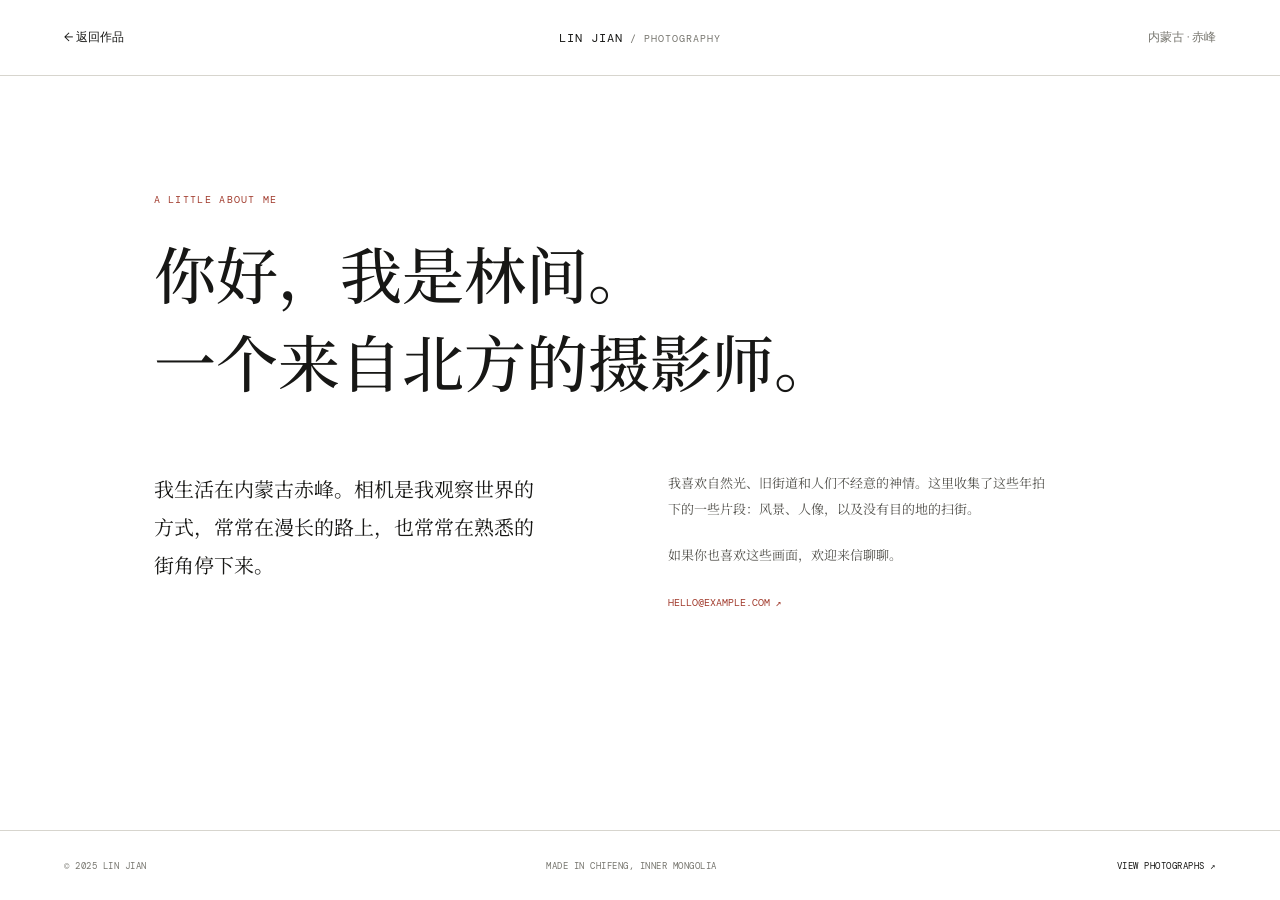
==== about.html @ 19eaa797 "Add files via upload" ====
<!doctype html>
<html lang="zh-CN">
<head>
  <meta charset="utf-8">
  <meta name="viewport" content="width=device-width, initial-scale=1">
  <meta name="theme-color" content="#ffffff">
  <meta name="description" content="林间的摄影师介绍与拍摄信息。">
  <title>关于我｜林间摄影</title>
  <link rel="stylesheet" href="styles.css">
</head>
<body class="about-page">
  <header class="site-header">
    <a class="about-link" href="index.html">← 返回作品</a>
    <a class="wordmark" href="index.html">LIN JIAN<span> / PHOTOGRAPHY</span></a>
    <span class="location">内蒙古 · 赤峰</span>
  </header>
  <main class="about-main">
    <p class="eyebrow">A LITTLE ABOUT ME</p>
    <h1>你好，我是林间。<br>一个来自北方的摄影师。</h1>
    <div class="about-columns">
      <p class="about-lead">我生活在内蒙古赤峰。相机是我观察世界的方式，常常在漫长的路上，也常常在熟悉的街角停下来。</p>
      <div class="about-detail">
        <p>我喜欢自然光、旧街道和人们不经意的神情。这里收集了这些年拍下的一些片段：风景、人像，以及没有目的地的扫街。</p>
        <p>如果你也喜欢这些画面，欢迎来信聊聊。</p>
        <a class="contact-link" href="mailto:hello@example.com">HELLO@EXAMPLE.COM ↗</a>
      </div>
    </div>
  </main>
  <footer class="site-footer"><span>© 2025 LIN JIAN</span><span>MADE IN CHIFENG, INNER MONGOLIA</span><a href="index.html">VIEW PHOTOGRAPHS ↗</a></footer>
</body>
</html>
---- styles.css ----
@import url('https://fonts.googleapis.com/css2?family=DM+Mono:wght@400;500&family=DM+Sans:wght@400;500;600&family=Noto+Serif+SC:wght@400;500;600&display=swap');
:root{color-scheme:light;--paper:#ffffff;--ink:#171715;--muted:#77766f;--line:#d7d5ce;--accent:#a13b2d;--serif:'Noto Serif SC',Georgia,serif;--sans:'DM Sans','Noto Sans SC',Arial,sans-serif;--mono:'DM Mono',monospace}
*{box-sizing:border-box}html{scroll-behavior:smooth}body{margin:0;background:var(--paper);color:var(--ink);font-family:var(--sans);-webkit-font-smoothing:antialiased}a{color:inherit;text-decoration:none}button{font:inherit;color:inherit}.site-header{height:76px;padding:0 5vw;border-bottom:1px solid var(--line);display:grid;grid-template-columns:1fr auto 1fr;align-items:center;font-size:12px}.about-link{justify-self:start}.about-link span{color:var(--accent)}.wordmark{font-family:var(--mono);font-size:12px;letter-spacing:1px}.wordmark span{color:var(--muted);font-size:10px}.location{justify-self:end;text-align:right;color:var(--muted);line-height:1.65}.location span{display:block;font-family:var(--mono);font-size:10px}.intro{padding:83px 8vw 78px;display:flex;align-items:flex-end;justify-content:space-between;gap:40px}.eyebrow{font:10px var(--mono);letter-spacing:1.3px;color:var(--accent);margin:0 0 23px}.intro h1,.about-main h1{font:500 clamp(36px,5vw,66px)/1.42 var(--serif);letter-spacing:0;margin:0}.intro-note{font:14px/2 var(--serif);color:var(--muted);margin:0 4vw 5px 0}.gallery-section{padding:0 8vw 92px}.gallery-toolbar{height:58px;border-top:1px solid var(--line);display:flex;align-items:center;justify-content:space-between}.filters{display:flex;gap:30px;height:100%;align-items:center}.filter{border:0;background:none;padding:0;height:100%;font-size:12px;color:var(--muted);cursor:pointer;position:relative}.filter span{font:9px var(--mono);padding-left:3px}.filter.is-active{color:var(--ink)}.filter.is-active:after{content:'';height:2px;background:var(--accent);position:absolute;bottom:-1px;left:0;right:0}.filter:focus-visible,.about-link:focus-visible,a:focus-visible,button:focus-visible{outline:2px solid var(--accent);outline-offset:4px}.result-count{font:10px var(--mono);color:var(--muted)}.photo-grid{display:grid;grid-template-columns:repeat(12,minmax(0,1fr));column-gap:0;row-gap:52px}.photo-image,.viewer-image{filter:grayscale(1)}.photo-card{position:relative;padding:0 18px}.photo-card::after{content:'';position:absolute;top:0;bottom:0;right:0;width:1px;background:var(--line)}.photo-card:nth-child(3n)::after{display:none}.photo-card{margin:0;min-width:0;cursor:zoom-in}.photo-card:nth-child(6n+1){grid-column:span 7}.photo-card:nth-child(6n+2){grid-column:9/span 4;margin-top:92px}.photo-card:nth-child(6n+3){grid-column:2/span 4}.photo-card:nth-child(6n+4){grid-column:7/span 6;margin-top:76px}.photo-card:nth-child(6n+5){grid-column:span 5;margin-top:12px}.photo-card:nth-child(6n){grid-column:8/span 5;margin-top:90px}.photo-image-wrap{position:relative;overflow:hidden;background:#e3e1db;aspect-ratio:1.24}.photo-card:nth-child(3n+2) .photo-image-wrap{aspect-ratio:.88}.photo-card:nth-child(3n) .photo-image-wrap{aspect-ratio:1.08}.photo-image{width:100%;height:100%;display:block;object-fit:cover;filter:grayscale(100%);transition:transform .7s cubic-bezier(.2,.65,.25,1),opacity .3s}.photo-card:hover .photo-image{transform:scale(1.025)}.photo-image.is-broken{opacity:0}.image-fallback{position:absolute;inset:0;display:grid;place-items:center;font:10px var(--mono);letter-spacing:1px;color:#77766f}.photo-meta{padding-top:12px;display:flex;justify-content:space-between;gap:12px;font-size:12px}.photo-title{font-family:var(--serif)}.photo-place{font:9px var(--mono);color:var(--muted);white-space:nowrap}.site-footer{border-top:1px solid var(--line);min-height:70px;padding:20px 5vw;display:flex;justify-content:space-between;align-items:center;font:9px var(--mono);letter-spacing:.5px;color:var(--muted)}.site-footer a{color:var(--ink)}.viewer{border:0;padding:0;width:min(94vw,1200px);max-width:none;height:min(90vh,900px);max-height:none;background:#111;color:#fff;align-items:center;justify-content:center}.viewer[open]{display:flex}.viewer::backdrop{background:rgba(12,12,11,.94)}.viewer figure{margin:0;max-width:82%;max-height:82%;text-align:center}.viewer-image{max-width:100%;max-height:76vh;object-fit:contain;display:block;margin:auto;filter:grayscale(100%)}.viewer-caption{padding-top:12px;font:11px var(--mono);color:#ccc}.viewer-close,.viewer-prev,.viewer-next{position:absolute;background:none;border:0;color:#fff;cursor:pointer;font-size:26px;padding:12px}.viewer-close{top:12px;right:18px}.viewer-prev{left:12px;top:50%}.viewer-next{right:12px;top:50%}.about-page{min-height:100vh;display:flex;flex-direction:column}.about-main{flex:1;padding:13vh 12vw 9vh}.about-main h1{font-size:clamp(36px,5vw,62px)}.about-columns{display:grid;grid-template-columns:1fr 1fr;gap:10vw;margin-top:65px;max-width:900px}.about-lead{font:20px/1.9 var(--serif);margin:0;max-width:410px}.about-detail{font:13px/2 var(--serif);color:#55544f}.about-detail p{margin:0 0 20px}.contact-link{font:10px var(--mono);color:var(--accent);display:inline-block;margin-top:7px}.about-place{margin-top:95px;border-top:1px solid var(--line);padding-top:20px;display:flex;align-items:baseline;gap:25px;font:10px var(--mono);color:var(--muted)}.about-place strong{font:16px var(--serif);color:var(--ink)}
@media(max-width:700px){.site-header{height:64px;padding:0 5vw;grid-template-columns:1fr auto}.wordmark{grid-column:2;grid-row:1}.wordmark span{display:none}.location{display:none}.intro{padding:58px 7vw 48px;display:block}.intro h1,.about-main h1{font-size:38px}.intro-note{margin:24px 0 0;font-size:13px}.gallery-section{padding:0 6vw 64px}.gallery-toolbar{height:54px}.filters{gap:20px}.filter{font-size:11px}.photo-grid{grid-template-columns:1fr 1fr;gap:29px 0}.photo-card:nth-child(n){grid-column:auto;margin:0;padding:0 12px}.photo-card:nth-child(odd){transform:translateY(18px)}.photo-card:nth-child(odd)::after{display:block}.photo-card:nth-child(even)::after{display:none}.photo-image-wrap,.photo-card:nth-child(3n+2) .photo-image-wrap,.photo-card:nth-child(3n) .photo-image-wrap{aspect-ratio:.78}.photo-meta{display:block;padding-top:9px}.photo-title{display:block;font-size:11px}.photo-place{display:block;margin-top:5px;font-size:8px;white-space:normal}.site-footer{padding:19px 6vw;gap:12px;flex-wrap:wrap;font-size:8px}.site-footer span:nth-child(2){display:none}.about-main{padding:10vh 8vw 8vh}.about-columns{grid-template-columns:1fr;gap:23px;margin-top:40px}.about-lead{font-size:18px}.about-place{margin-top:58px;gap:12px;flex-wrap:wrap}.about-place strong{font-size:14px}.viewer{width:100vw;height:100dvh}.viewer figure{max-width:88%}.viewer-prev{left:0}.viewer-next{right:0}}
@media(prefers-reduced-motion:reduce){*,*::before,*::after{scroll-behavior:auto!important;transition:none!important}}
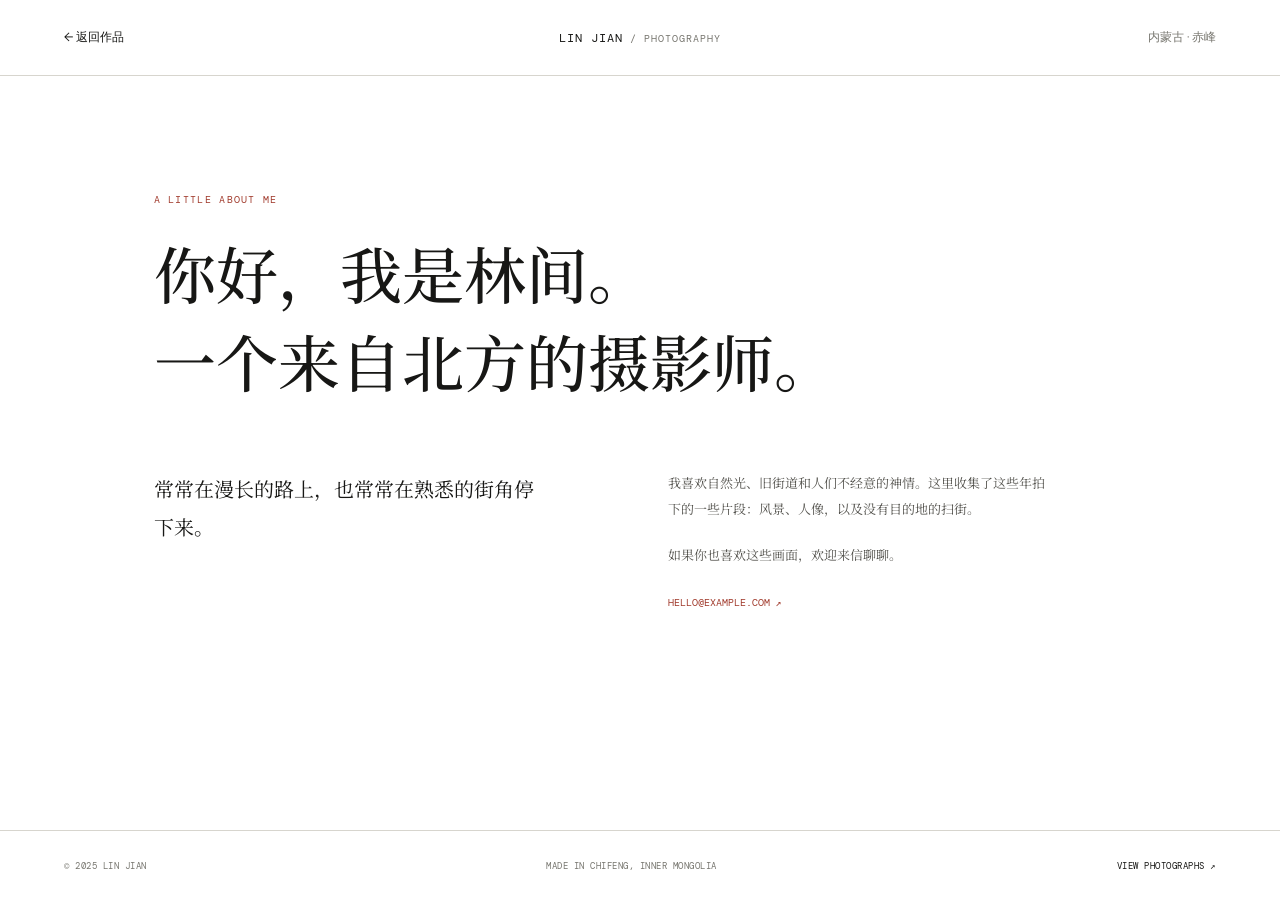
==== commit 60122e9d: "Update about.html" ====
--- a/about.html
+++ b/about.html
@@ -18,7 +18,7 @@
     <p class="eyebrow">A LITTLE ABOUT ME</p>
     <h1>你好，我是林间。<br>一个来自北方的摄影师。</h1>
     <div class="about-columns">
-      <p class="about-lead">我生活在内蒙古赤峰。相机是我观察世界的方式，常常在漫长的路上，也常常在熟悉的街角停下来。</p>
+      <p class="about-lead">常常在漫长的路上，也常常在熟悉的街角停下来。</p>
       <div class="about-detail">
         <p>我喜欢自然光、旧街道和人们不经意的神情。这里收集了这些年拍下的一些片段：风景、人像，以及没有目的地的扫街。</p>
         <p>如果你也喜欢这些画面，欢迎来信聊聊。</p>
--- a/styles.css
+++ b/styles.css
@@ -1,5 +1,5 @@
 @import url('https://fonts.googleapis.com/css2?family=DM+Mono:wght@400;500&family=DM+Sans:wght@400;500;600&family=Noto+Serif+SC:wght@400;500;600&display=swap');
 :root{color-scheme:light;--paper:#ffffff;--ink:#171715;--muted:#77766f;--line:#d7d5ce;--accent:#a13b2d;--serif:'Noto Serif SC',Georgia,serif;--sans:'DM Sans','Noto Sans SC',Arial,sans-serif;--mono:'DM Mono',monospace}
-*{box-sizing:border-box}html{scroll-behavior:smooth}body{margin:0;background:var(--paper);color:var(--ink);font-family:var(--sans);-webkit-font-smoothing:antialiased}a{color:inherit;text-decoration:none}button{font:inherit;color:inherit}.site-header{height:76px;padding:0 5vw;border-bottom:1px solid var(--line);display:grid;grid-template-columns:1fr auto 1fr;align-items:center;font-size:12px}.about-link{justify-self:start}.about-link span{color:var(--accent)}.wordmark{font-family:var(--mono);font-size:12px;letter-spacing:1px}.wordmark span{color:var(--muted);font-size:10px}.location{justify-self:end;text-align:right;color:var(--muted);line-height:1.65}.location span{display:block;font-family:var(--mono);font-size:10px}.intro{padding:83px 8vw 78px;display:flex;align-items:flex-end;justify-content:space-between;gap:40px}.eyebrow{font:10px var(--mono);letter-spacing:1.3px;color:var(--accent);margin:0 0 23px}.intro h1,.about-main h1{font:500 clamp(36px,5vw,66px)/1.42 var(--serif);letter-spacing:0;margin:0}.intro-note{font:14px/2 var(--serif);color:var(--muted);margin:0 4vw 5px 0}.gallery-section{padding:0 8vw 92px}.gallery-toolbar{height:58px;border-top:1px solid var(--line);display:flex;align-items:center;justify-content:space-between}.filters{display:flex;gap:30px;height:100%;align-items:center}.filter{border:0;background:none;padding:0;height:100%;font-size:12px;color:var(--muted);cursor:pointer;position:relative}.filter span{font:9px var(--mono);padding-left:3px}.filter.is-active{color:var(--ink)}.filter.is-active:after{content:'';height:2px;background:var(--accent);position:absolute;bottom:-1px;left:0;right:0}.filter:focus-visible,.about-link:focus-visible,a:focus-visible,button:focus-visible{outline:2px solid var(--accent);outline-offset:4px}.result-count{font:10px var(--mono);color:var(--muted)}.photo-grid{display:grid;grid-template-columns:repeat(12,minmax(0,1fr));column-gap:0;row-gap:52px}.photo-image,.viewer-image{filter:grayscale(1)}.photo-card{position:relative;padding:0 18px}.photo-card::after{content:'';position:absolute;top:0;bottom:0;right:0;width:1px;background:var(--line)}.photo-card:nth-child(3n)::after{display:none}.photo-card{margin:0;min-width:0;cursor:zoom-in}.photo-card:nth-child(6n+1){grid-column:span 7}.photo-card:nth-child(6n+2){grid-column:9/span 4;margin-top:92px}.photo-card:nth-child(6n+3){grid-column:2/span 4}.photo-card:nth-child(6n+4){grid-column:7/span 6;margin-top:76px}.photo-card:nth-child(6n+5){grid-column:span 5;margin-top:12px}.photo-card:nth-child(6n){grid-column:8/span 5;margin-top:90px}.photo-image-wrap{position:relative;overflow:hidden;background:#e3e1db;aspect-ratio:1.24}.photo-card:nth-child(3n+2) .photo-image-wrap{aspect-ratio:.88}.photo-card:nth-child(3n) .photo-image-wrap{aspect-ratio:1.08}.photo-image{width:100%;height:100%;display:block;object-fit:cover;filter:grayscale(100%);transition:transform .7s cubic-bezier(.2,.65,.25,1),opacity .3s}.photo-card:hover .photo-image{transform:scale(1.025)}.photo-image.is-broken{opacity:0}.image-fallback{position:absolute;inset:0;display:grid;place-items:center;font:10px var(--mono);letter-spacing:1px;color:#77766f}.photo-meta{padding-top:12px;display:flex;justify-content:space-between;gap:12px;font-size:12px}.photo-title{font-family:var(--serif)}.photo-place{font:9px var(--mono);color:var(--muted);white-space:nowrap}.site-footer{border-top:1px solid var(--line);min-height:70px;padding:20px 5vw;display:flex;justify-content:space-between;align-items:center;font:9px var(--mono);letter-spacing:.5px;color:var(--muted)}.site-footer a{color:var(--ink)}.viewer{border:0;padding:0;width:min(94vw,1200px);max-width:none;height:min(90vh,900px);max-height:none;background:#111;color:#fff;align-items:center;justify-content:center}.viewer[open]{display:flex}.viewer::backdrop{background:rgba(12,12,11,.94)}.viewer figure{margin:0;max-width:82%;max-height:82%;text-align:center}.viewer-image{max-width:100%;max-height:76vh;object-fit:contain;display:block;margin:auto;filter:grayscale(100%)}.viewer-caption{padding-top:12px;font:11px var(--mono);color:#ccc}.viewer-close,.viewer-prev,.viewer-next{position:absolute;background:none;border:0;color:#fff;cursor:pointer;font-size:26px;padding:12px}.viewer-close{top:12px;right:18px}.viewer-prev{left:12px;top:50%}.viewer-next{right:12px;top:50%}.about-page{min-height:100vh;display:flex;flex-direction:column}.about-main{flex:1;padding:13vh 12vw 9vh}.about-main h1{font-size:clamp(36px,5vw,62px)}.about-columns{display:grid;grid-template-columns:1fr 1fr;gap:10vw;margin-top:65px;max-width:900px}.about-lead{font:20px/1.9 var(--serif);margin:0;max-width:410px}.about-detail{font:13px/2 var(--serif);color:#55544f}.about-detail p{margin:0 0 20px}.contact-link{font:10px var(--mono);color:var(--accent);display:inline-block;margin-top:7px}.about-place{margin-top:95px;border-top:1px solid var(--line);padding-top:20px;display:flex;align-items:baseline;gap:25px;font:10px var(--mono);color:var(--muted)}.about-place strong{font:16px var(--serif);color:var(--ink)}
+*{box-sizing:border-box}html{scroll-behavior:smooth}body{margin:0;background:var(--paper);color:var(--ink);font-family:var(--sans);-webkit-font-smoothing:antialiased}a{color:inherit;text-decoration:none}button{font:inherit;color:inherit}.site-header{height:76px;padding:0 5vw;border-bottom:1px solid var(--line);display:grid;grid-template-columns:1fr auto 1fr;align-items:center;font-size:12px}.about-link{justify-self:start}.about-link span{color:var(--accent)}.wordmark{font-family:var(--mono);font-size:12px;letter-spacing:1px}.wordmark span{color:var(--muted);font-size:10px}.location{justify-self:end;text-align:right;color:var(--muted);line-height:1.65}.location span{display:block;font-family:var(--mono);font-size:10px}.intro{padding:83px 8vw 78px;display:flex;align-items:flex-end;justify-content:space-between;gap:40px}.eyebrow{font:10px var(--mono);letter-spacing:1.3px;color:var(--accent);margin:0 0 23px}.intro h1,.about-main h1{font:500 clamp(36px,5vw,66px)/1.42 var(--serif);letter-spacing:0;margin:0}.intro-note{font:14px/2 var(--serif);color:var(--muted);margin:0 4vw 5px 0}.gallery-section{padding:0 8vw 92px}.gallery-toolbar{height:58px;border-top:1px solid var(--line);display:flex;align-items:center;justify-content:space-between}.filters{display:flex;gap:30px;height:100%;align-items:center}.filter{border:0;background:none;padding:0;height:100%;font-size:12px;color:var(--muted);cursor:pointer;position:relative}.filter span{font:9px var(--mono);padding-left:3px}.filter.is-active{color:var(--ink)}.filter.is-active:after{content:'';height:2px;background:var(--accent);position:absolute;bottom:-1px;left:0;right:0}.filter:focus-visible,.about-link:focus-visible,a:focus-visible,button:focus-visible{outline:2px solid var(--accent);outline-offset:4px}.result-count{font:10px var(--mono);color:var(--muted)}.photo-grid{display:grid;grid-template-columns:repeat(12,minmax(0,1fr));column-gap:0;row-gap:52px}.photo-card{position:relative;padding:0 18px}.photo-card::after{content:'';position:absolute;top:0;bottom:0;right:0;width:1px;background:var(--line)}.photo-card:nth-child(3n)::after{display:none}.photo-card{margin:0;min-width:0;cursor:zoom-in}.photo-card:nth-child(6n+1){grid-column:span 7}.photo-card:nth-child(6n+2){grid-column:9/span 4;margin-top:92px}.photo-card:nth-child(6n+3){grid-column:2/span 4}.photo-card:nth-child(6n+4){grid-column:7/span 6;margin-top:76px}.photo-card:nth-child(6n+5){grid-column:span 5;margin-top:12px}.photo-card:nth-child(6n){grid-column:8/span 5;margin-top:90px}.photo-image-wrap{position:relative;overflow:hidden;background:#e3e1db;aspect-ratio:1.24}.photo-card:nth-child(3n+2) .photo-image-wrap{aspect-ratio:.88}.photo-card:nth-child(3n) .photo-image-wrap{aspect-ratio:1.08}.photo-image{width:100%;height:100%;display:block;object-fit:cover;transition:transform .7s cubic-bezier(.2,.65,.25,1),opacity .3s}.photo-card:hover .photo-image{transform:scale(1.025)}.photo-image.is-broken{opacity:0}.image-fallback{position:absolute;inset:0;display:grid;place-items:center;font:10px var(--mono);letter-spacing:1px;color:#77766f}.photo-meta{padding-top:12px;display:flex;justify-content:space-between;gap:12px;font-size:12px}.photo-title{font-family:var(--serif)}.photo-place{font:9px var(--mono);color:var(--muted);white-space:nowrap}.site-footer{border-top:1px solid var(--line);min-height:70px;padding:20px 5vw;display:flex;justify-content:space-between;align-items:center;font:9px var(--mono);letter-spacing:.5px;color:var(--muted)}.site-footer a{color:var(--ink)}.viewer{border:0;padding:0;width:min(94vw,1200px);max-width:none;height:min(90vh,900px);max-height:none;background:#111;color:#fff;align-items:center;justify-content:center}.viewer[open]{display:flex}.viewer::backdrop{background:rgba(12,12,11,.94)}.viewer figure{margin:0;max-width:82%;max-height:82%;text-align:center}.viewer-image{max-width:100%;max-height:76vh;object-fit:contain;display:block;margin:auto;}.viewer-caption{padding-top:12px;font:11px var(--mono);color:#ccc}.viewer-close,.viewer-prev,.viewer-next{position:absolute;background:none;border:0;color:#fff;cursor:pointer;font-size:26px;padding:12px}.viewer-close{top:12px;right:18px}.viewer-prev{left:12px;top:50%}.viewer-next{right:12px;top:50%}.about-page{min-height:100vh;display:flex;flex-direction:column}.about-main{flex:1;padding:13vh 12vw 9vh}.about-main h1{font-size:clamp(36px,5vw,62px)}.about-columns{display:grid;grid-template-columns:1fr 1fr;gap:10vw;margin-top:65px;max-width:900px}.about-lead{font:20px/1.9 var(--serif);margin:0;max-width:410px}.about-detail{font:13px/2 var(--serif);color:#55544f}.about-detail p{margin:0 0 20px}.contact-link{font:10px var(--mono);color:var(--accent);display:inline-block;margin-top:7px}.about-place{margin-top:95px;border-top:1px solid var(--line);padding-top:20px;display:flex;align-items:baseline;gap:25px;font:10px var(--mono);color:var(--muted)}.about-place strong{font:16px var(--serif);color:var(--ink)}
 @media(max-width:700px){.site-header{height:64px;padding:0 5vw;grid-template-columns:1fr auto}.wordmark{grid-column:2;grid-row:1}.wordmark span{display:none}.location{display:none}.intro{padding:58px 7vw 48px;display:block}.intro h1,.about-main h1{font-size:38px}.intro-note{margin:24px 0 0;font-size:13px}.gallery-section{padding:0 6vw 64px}.gallery-toolbar{height:54px}.filters{gap:20px}.filter{font-size:11px}.photo-grid{grid-template-columns:1fr 1fr;gap:29px 0}.photo-card:nth-child(n){grid-column:auto;margin:0;padding:0 12px}.photo-card:nth-child(odd){transform:translateY(18px)}.photo-card:nth-child(odd)::after{display:block}.photo-card:nth-child(even)::after{display:none}.photo-image-wrap,.photo-card:nth-child(3n+2) .photo-image-wrap,.photo-card:nth-child(3n) .photo-image-wrap{aspect-ratio:.78}.photo-meta{display:block;padding-top:9px}.photo-title{display:block;font-size:11px}.photo-place{display:block;margin-top:5px;font-size:8px;white-space:normal}.site-footer{padding:19px 6vw;gap:12px;flex-wrap:wrap;font-size:8px}.site-footer span:nth-child(2){display:none}.about-main{padding:10vh 8vw 8vh}.about-columns{grid-template-columns:1fr;gap:23px;margin-top:40px}.about-lead{font-size:18px}.about-place{margin-top:58px;gap:12px;flex-wrap:wrap}.about-place strong{font-size:14px}.viewer{width:100vw;height:100dvh}.viewer figure{max-width:88%}.viewer-prev{left:0}.viewer-next{right:0}}
 @media(prefers-reduced-motion:reduce){*,*::before,*::after{scroll-behavior:auto!important;transition:none!important}}
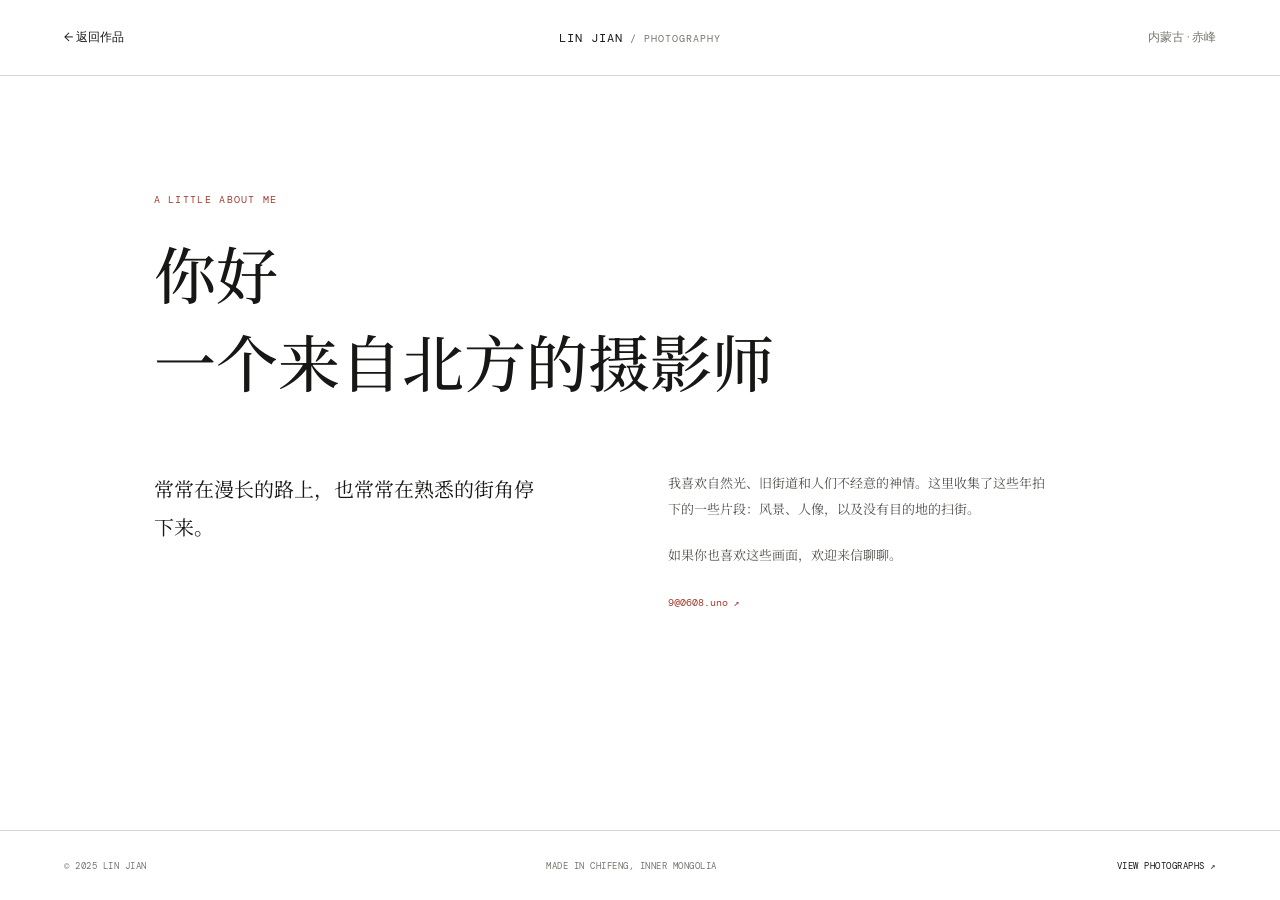
==== commit 73235a95: "Update contact email in about.html" ====
--- a/about.html
+++ b/about.html
@@ -16,13 +16,13 @@
   </header>
   <main class="about-main">
     <p class="eyebrow">A LITTLE ABOUT ME</p>
-    <h1>你好，我是林间。<br>一个来自北方的摄影师。</h1>
+    <h1>你好<br>一个来自北方的摄影师</h1>
     <div class="about-columns">
       <p class="about-lead">常常在漫长的路上，也常常在熟悉的街角停下来。</p>
       <div class="about-detail">
         <p>我喜欢自然光、旧街道和人们不经意的神情。这里收集了这些年拍下的一些片段：风景、人像，以及没有目的地的扫街。</p>
         <p>如果你也喜欢这些画面，欢迎来信聊聊。</p>
-        <a class="contact-link" href="mailto:hello@example.com">HELLO@EXAMPLE.COM ↗</a>
+        <a class="contact-link" href="mailto:9@0608.uno">9@0608.uno ↗</a>
       </div>
     </div>
   </main>
